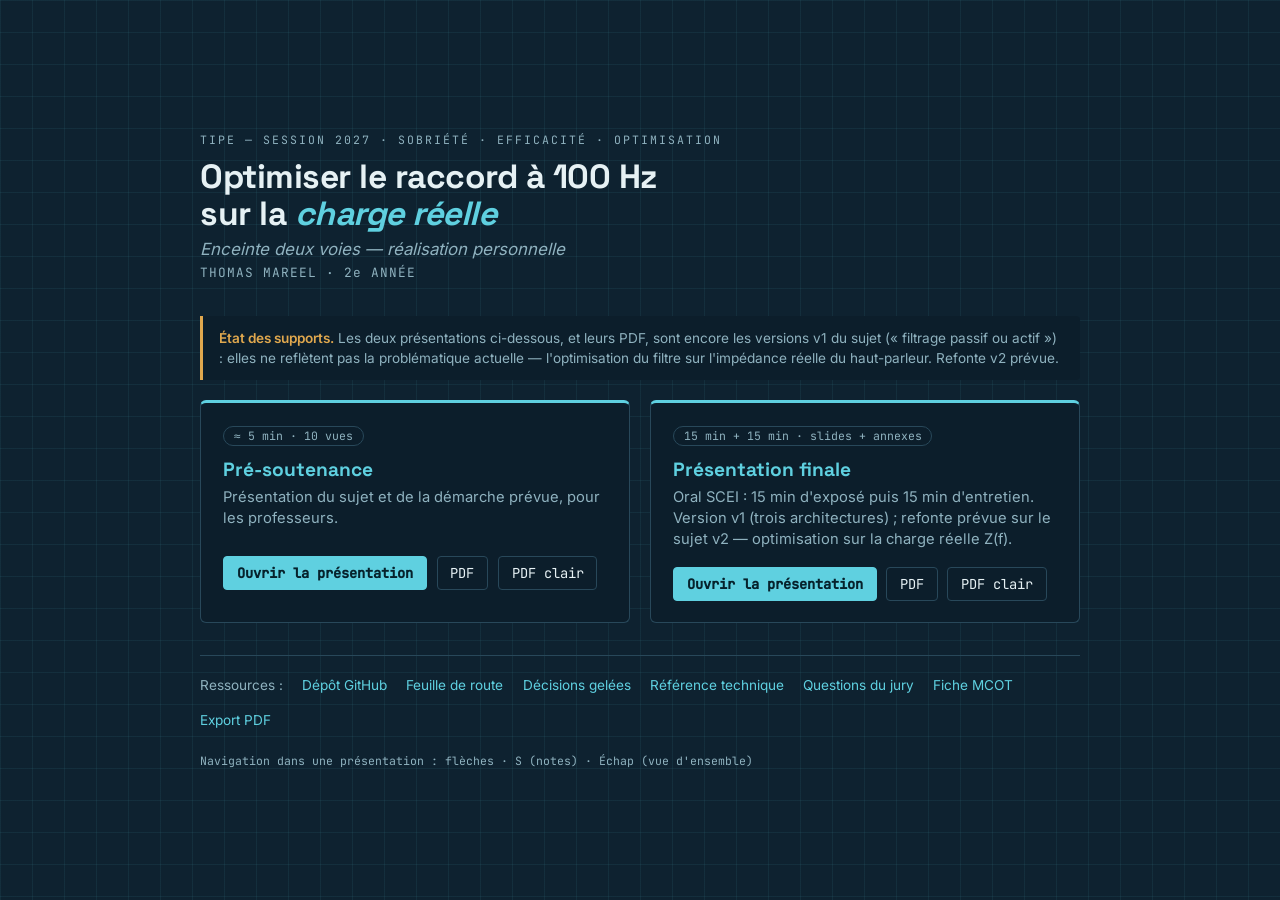
==== index.html @ d0aedbb9 "Base de connaissances technique v2 + realignement complet des documents REFERENCE-TECHNIQUE.md (nouv" ====
<!DOCTYPE html>
<html lang="fr">
<head>
  <meta charset="utf-8">
  <meta name="viewport" content="width=device-width, initial-scale=1.0">
  <title>TIPE — Filtrage à 100 Hz d'une enceinte deux voies</title>
  <meta name="description" content="TIPE session 2027 — Optimisation sous contraintes du filtre de raccord à 100 Hz d'une enceinte deux voies : mesure de l'impédance réelle du haut-parleur, identification des paramètres de Thiele-Small, optimisation du filtre (coût, pertes, valeurs normalisées), validation au banc et au micro.">
  <link rel="icon" href="favicon.svg" type="image/svg+xml">

  <link rel="stylesheet" href="libs/fonts/fonts.css">
  <style>
    :root{ --bg:#0e2230; --bg-card:#0c1e2b; --ink:#e6f1f4; --ink-soft:#8fb2bf;
           --accent:#5fd0e0; --accent2:#9ad6a0; --warn:#e0a84e;
           --trait:#28485a; --grid:rgba(95,208,224,.07); }
    *{box-sizing:border-box;margin:0;padding:0;}
    body{ min-height:100vh; color:var(--ink); font-family:Inter,system-ui,sans-serif;
      background-color:var(--bg);
      background-image:linear-gradient(var(--grid) 1px,transparent 1px),linear-gradient(90deg,var(--grid) 1px,transparent 1px);
      background-size:32px 32px;
      display:flex; align-items:center; justify-content:center; padding:3rem 1.4rem; }
    main{ max-width:880px; width:100%; }
    .kicker{ font-family:'JetBrains Mono',monospace; font-size:.72rem; letter-spacing:2px;
      text-transform:uppercase; color:var(--ink-soft); margin-bottom:.7rem; }
    h1{ font-family:'Space Grotesk',sans-serif; font-size:2.1rem; line-height:1.12; letter-spacing:-.5px; margin-bottom:.4rem; }
    h1 em{ color:var(--accent); font-style:italic; }
    .sous{ color:var(--ink-soft); font-size:1.05rem; font-style:italic; margin-bottom:.3rem; }
    .auteur{ font-family:'JetBrains Mono',monospace; font-size:.8rem; color:var(--ink-soft);
      letter-spacing:1px; margin-bottom:2.2rem; }
    .encadre.warn{ border-left:3px solid var(--warn); background:var(--bg-card);
      border-radius:0 4px 4px 0; padding:.7rem 1rem; margin-bottom:1.3rem;
      font-size:.85rem; line-height:1.5; color:var(--ink-soft); }
    .encadre.warn strong{ color:var(--warn); font-weight:600; }
    .cartes{ display:flex; gap:1.2rem; flex-wrap:wrap; }
    .carte{ flex:1; min-width:260px; border:1px solid var(--trait); border-top:3px solid var(--accent);
      border-radius:6px; padding:1.3rem 1.4rem; background:var(--bg-card); }
    .carte h2{ font-family:'Space Grotesk',sans-serif; color:var(--accent); font-size:1.2rem; margin-bottom:.3rem; }
    .carte p{ color:var(--ink-soft); font-size:.92rem; line-height:1.45; margin-bottom:1rem; min-height:3.6em; }
    .liens{ display:flex; gap:.6rem; flex-wrap:wrap; }
    a.btn{ text-decoration:none; font-size:.86rem; font-family:'JetBrains Mono',monospace;
      padding:.45rem .8rem; border-radius:4px; border:1px solid var(--trait); color:var(--ink); transition:.15s; }
    a.btn:hover{ border-color:var(--accent); color:var(--accent); }
    a.btn.primary{ background:var(--accent); color:#06222c; border-color:var(--accent); font-weight:600; }
    a.btn.primary:hover{ filter:brightness(1.08); color:#06222c; }
    .duree{ display:inline-block; font-family:'JetBrains Mono',monospace; font-size:.72rem;
      color:var(--ink-soft); border:1px solid var(--trait); border-radius:999px; padding:.1rem .6rem; margin-bottom:.7rem; }
    .docs{ margin-top:2rem; padding-top:1.3rem; border-top:1px solid var(--trait);
      font-size:.85rem; color:var(--ink-soft); display:flex; gap:1.2rem; flex-wrap:wrap; align-items:center; }
    .docs a{ color:var(--accent); text-decoration:none; }
    .docs a:hover{ text-decoration:underline; }
    footer{ margin-top:1.6rem; font-family:'JetBrains Mono',monospace; font-size:.72rem; color:var(--ink-soft); }
  </style>
</head>
<body>
  <main>
    <div class="kicker">TIPE — session 2027 · Sobriété · Efficacité · Optimisation</div>
    <h1>Optimiser le raccord à 100 Hz<br>sur la <em>charge réelle</em></h1>
    <p class="sous">Enceinte deux voies — réalisation personnelle</p>
    <p class="auteur">THOMAS MAREEL · 2e ANNÉE</p>

    <p class="encadre warn"><strong>État des supports.</strong> Les deux présentations ci-dessous, et leurs PDF, sont encore les versions v1 du sujet (« filtrage passif ou actif ») : elles ne reflètent pas la problématique actuelle — l'optimisation du filtre sur l'impédance réelle du haut-parleur. Refonte v2 prévue.</p>

    <div class="cartes">
      <div class="carte">
        <span class="duree">≈ 5 min · 10 vues</span>
        <h2>Pré-soutenance</h2>
        <p>Présentation du sujet et de la démarche prévue, pour les professeurs.</p>
        <div class="liens">
          <a class="btn primary" href="pre-soutenance.html">Ouvrir la présentation</a>
          <a class="btn" href="pre-soutenance.pdf">PDF</a>
          <a class="btn" href="pre-soutenance-clair.pdf">PDF clair</a>
        </div>
      </div>
      <div class="carte">
        <span class="duree">15 min + 15 min · slides + annexes</span>
        <h2>Présentation finale</h2>
        <p>Oral SCEI : 15 min d'exposé puis 15 min d'entretien. Version v1 (trois architectures) ; refonte prévue sur le sujet v2 — optimisation sur la charge réelle Z(f).</p>
        <div class="liens">
          <a class="btn primary" href="presentation-finale.html">Ouvrir la présentation</a>
          <a class="btn" href="presentation-finale.pdf">PDF</a>
          <a class="btn" href="presentation-finale-clair.pdf">PDF clair</a>
        </div>
      </div>
    </div>

    <div class="docs">
      <span>Ressources :</span>
      <a href="https://github.com/thomasMareel/tipe-filtrage-enceinte">Dépôt GitHub</a>
      <a href="FEUILLE-DE-ROUTE.md">Feuille de route</a>
      <a href="DECISIONS-PHASE-0.md">Décisions gelées</a>
      <a href="REFERENCE-TECHNIQUE.md">Référence technique</a>
      <a href="NOTES-TIPE.md">Questions du jury</a>
      <a href="MCOT.md">Fiche MCOT</a>
      <a href="EXPORT-PDF.md">Export PDF</a>
    </div>

    <footer>Navigation dans une présentation : flèches · S (notes) · Échap (vue d'ensemble)</footer>
  </main>
</body>
</html>
---- libs/fonts/fonts.css ----
@font-face{font-family:'Inter';font-style:normal;font-weight:400;font-display:swap;src:url('Inter-400-normal.woff2') format('woff2');}
@font-face{font-family:'Inter';font-style:normal;font-weight:500;font-display:swap;src:url('Inter-500-normal.woff2') format('woff2');}
@font-face{font-family:'Inter';font-style:normal;font-weight:600;font-display:swap;src:url('Inter-600-normal.woff2') format('woff2');}
@font-face{font-family:'Inter';font-style:normal;font-weight:700;font-display:swap;src:url('Inter-700-normal.woff2') format('woff2');}
@font-face{font-family:'JetBrains Mono';font-style:normal;font-weight:400;font-display:swap;src:url('JetBrainsMono-400-normal.woff2') format('woff2');}
@font-face{font-family:'JetBrains Mono';font-style:normal;font-weight:500;font-display:swap;src:url('JetBrainsMono-500-normal.woff2') format('woff2');}
@font-face{font-family:'Space Grotesk';font-style:normal;font-weight:400;font-display:swap;src:url('SpaceGrotesk-400-normal.woff2') format('woff2');}
@font-face{font-family:'Space Grotesk';font-style:normal;font-weight:500;font-display:swap;src:url('SpaceGrotesk-500-normal.woff2') format('woff2');}
@font-face{font-family:'Space Grotesk';font-style:normal;font-weight:600;font-display:swap;src:url('SpaceGrotesk-600-normal.woff2') format('woff2');}
@font-face{font-family:'Space Grotesk';font-style:normal;font-weight:700;font-display:swap;src:url('SpaceGrotesk-700-normal.woff2') format('woff2');}
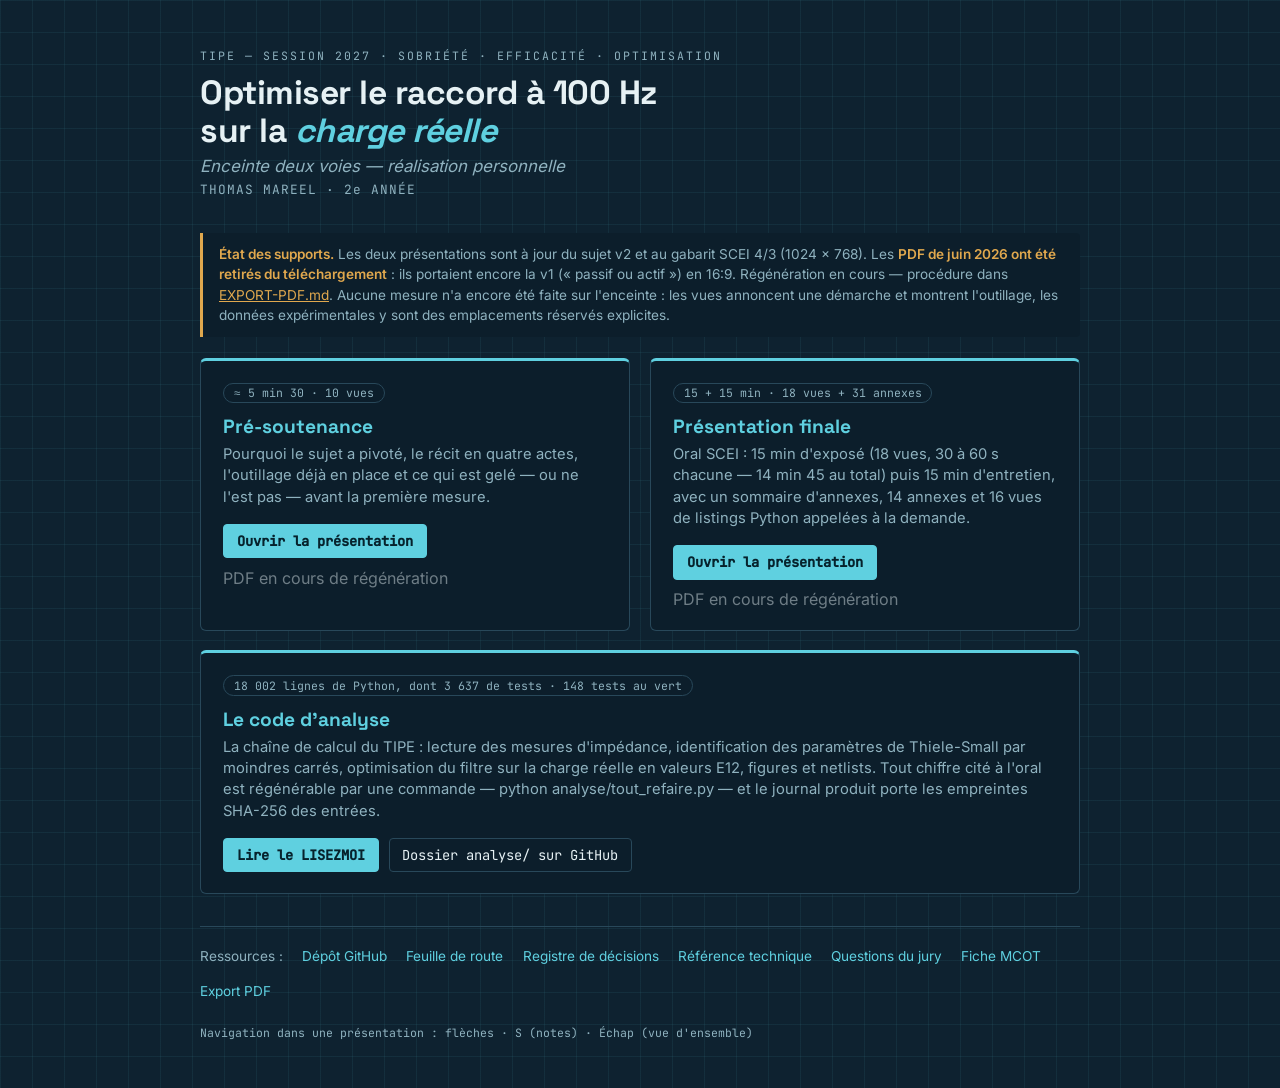
==== commit a336a022: "Presentations v2 : recit en 4 actes, gabarit 4/3 SCEI, figures injectees presentation-finale.html : " ====
--- a/index.html
+++ b/index.html
@@ -30,7 +30,9 @@
       border-radius:0 4px 4px 0; padding:.7rem 1rem; margin-bottom:1.3rem;
       font-size:.85rem; line-height:1.5; color:var(--ink-soft); }
     .encadre.warn strong{ color:var(--warn); font-weight:600; }
+    .encadre.warn a{ color:var(--warn); text-decoration:underline; }
     .cartes{ display:flex; gap:1.2rem; flex-wrap:wrap; }
+    .cartes + .cartes{ margin-top:1.2rem; }
     .carte{ flex:1; min-width:260px; border:1px solid var(--trait); border-top:3px solid var(--accent);
       border-radius:6px; padding:1.3rem 1.4rem; background:var(--bg-card); }
     .carte h2{ font-family:'Space Grotesk',sans-serif; color:var(--accent); font-size:1.2rem; margin-bottom:.3rem; }
@@ -57,27 +59,40 @@
     <p class="sous">Enceinte deux voies — réalisation personnelle</p>
     <p class="auteur">THOMAS MAREEL · 2e ANNÉE</p>
 
-    <p class="encadre warn"><strong>État des supports.</strong> Les deux présentations ci-dessous, et leurs PDF, sont encore les versions v1 du sujet (« filtrage passif ou actif ») : elles ne reflètent pas la problématique actuelle — l'optimisation du filtre sur l'impédance réelle du haut-parleur. Refonte v2 prévue.</p>
+    <p class="encadre warn"><strong>État des supports.</strong> Les deux présentations sont à jour du sujet v2 et au gabarit SCEI 4/3 (1024 × 768). Les <strong>PDF de juin 2026 ont été retirés du téléchargement</strong> : ils portaient encore la v1 (« passif ou actif ») en 16:9. Régénération en cours — procédure dans <a href="EXPORT-PDF.md">EXPORT-PDF.md</a>. Aucune mesure n'a encore été faite sur l'enceinte : les vues annoncent une démarche et montrent l'outillage, les données expérimentales y sont des emplacements réservés explicites.</p>
+
+    <!-- Les quatre boutons PDF pointaient vers les fichiers de juin 2026 (mauvais sujet,
+         mauvais format). L'encadre d'avertissement ne suffit pas : un visiteur qui clique
+         sans le lire repart avec la v1. Liens neutralises jusqu'a la regeneration. -->
+    <div class="cartes">
+      <div class="carte">
+        <span class="duree">≈ 5 min 30 · 10 vues</span>
+        <h2>Pré-soutenance</h2>
+        <p>Pourquoi le sujet a pivoté, le récit en quatre actes, l'outillage déjà en place et ce qui est gelé — ou ne l'est pas — avant la première mesure.</p>
+        <div class="liens">
+          <a class="btn primary" href="pre-soutenance.html">Ouvrir la présentation</a>
+          <span class="btn" style="opacity:.45;cursor:default">PDF en cours de régénération</span>
+        </div>
+      </div>
+      <div class="carte">
+        <span class="duree">15 + 15 min · 18 vues + 31 annexes</span>
+        <h2>Présentation finale</h2>
+        <p>Oral SCEI : 15 min d'exposé (18 vues, 30 à 60 s chacune — 14 min 45 au total) puis 15 min d'entretien, avec un sommaire d'annexes, 14 annexes et 16 vues de listings Python appelées à la demande.</p>
+        <div class="liens">
+          <a class="btn primary" href="presentation-finale.html">Ouvrir la présentation</a>
+          <span class="btn" style="opacity:.45;cursor:default">PDF en cours de régénération</span>
+        </div>
+      </div>
+    </div>
 
     <div class="cartes">
       <div class="carte">
-        <span class="duree">≈ 5 min · 10 vues</span>
-        <h2>Pré-soutenance</h2>
-        <p>Présentation du sujet et de la démarche prévue, pour les professeurs.</p>
+        <span class="duree">18 002 lignes de Python, dont 3 637 de tests · 148 tests au vert</span>
+        <h2>Le code d'analyse</h2>
+        <p>La chaîne de calcul du TIPE : lecture des mesures d'impédance, identification des paramètres de Thiele-Small par moindres carrés, optimisation du filtre sur la charge réelle en valeurs E12, figures et netlists. Tout chiffre cité à l'oral est régénérable par une commande — python analyse/tout_refaire.py — et le journal produit porte les empreintes SHA-256 des entrées.</p>
         <div class="liens">
-          <a class="btn primary" href="pre-soutenance.html">Ouvrir la présentation</a>
-          <a class="btn" href="pre-soutenance.pdf">PDF</a>
-          <a class="btn" href="pre-soutenance-clair.pdf">PDF clair</a>
-        </div>
-      </div>
-      <div class="carte">
-        <span class="duree">15 min + 15 min · slides + annexes</span>
-        <h2>Présentation finale</h2>
-        <p>Oral SCEI : 15 min d'exposé puis 15 min d'entretien. Version v1 (trois architectures) ; refonte prévue sur le sujet v2 — optimisation sur la charge réelle Z(f).</p>
-        <div class="liens">
-          <a class="btn primary" href="presentation-finale.html">Ouvrir la présentation</a>
-          <a class="btn" href="presentation-finale.pdf">PDF</a>
-          <a class="btn" href="presentation-finale-clair.pdf">PDF clair</a>
+          <a class="btn primary" href="analyse/LISEZMOI.md">Lire le LISEZMOI</a>
+          <a class="btn" href="https://github.com/thomasMareel/tipe-filtrage-enceinte/tree/main/analyse">Dossier analyse/ sur GitHub</a>
         </div>
       </div>
     </div>
@@ -86,7 +101,7 @@
       <span>Ressources :</span>
       <a href="https://github.com/thomasMareel/tipe-filtrage-enceinte">Dépôt GitHub</a>
       <a href="FEUILLE-DE-ROUTE.md">Feuille de route</a>
-      <a href="DECISIONS-PHASE-0.md">Décisions gelées</a>
+      <a href="DECISIONS-PHASE-0.md">Registre de décisions</a>
       <a href="REFERENCE-TECHNIQUE.md">Référence technique</a>
       <a href="NOTES-TIPE.md">Questions du jury</a>
       <a href="MCOT.md">Fiche MCOT</a>
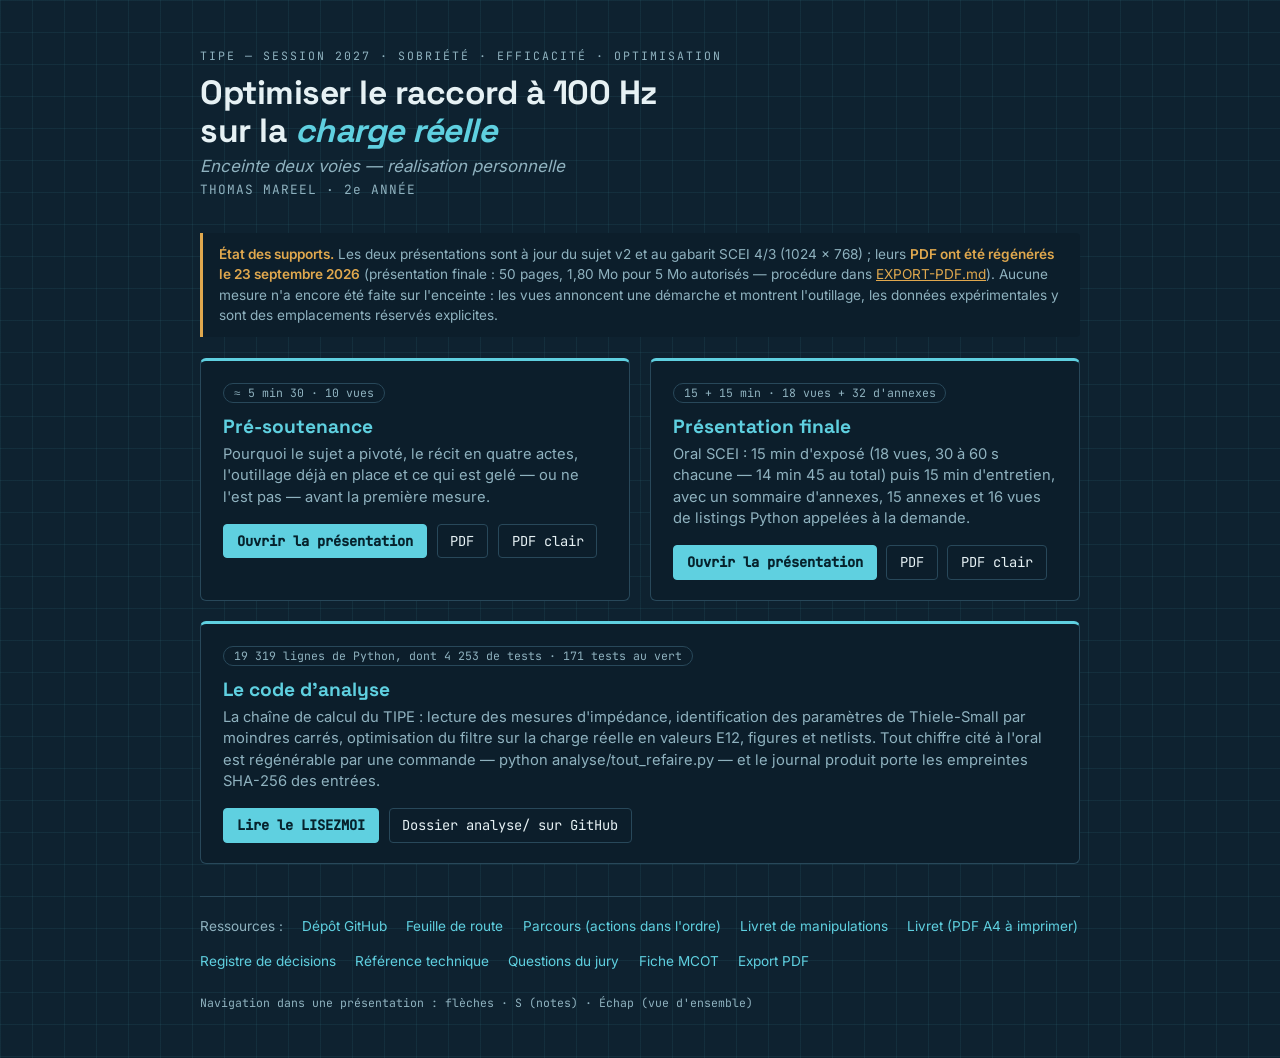
==== commit c24324ff: "Livret relu, figures d'impedance lisibles, PDF regeneres a 1,80 Mo Jig carte son (suite de c15a3da) " ====
--- a/index.html
+++ b/index.html
@@ -59,11 +59,8 @@
     <p class="sous">Enceinte deux voies — réalisation personnelle</p>
     <p class="auteur">THOMAS MAREEL · 2e ANNÉE</p>
 
-    <p class="encadre warn"><strong>État des supports.</strong> Les deux présentations sont à jour du sujet v2 et au gabarit SCEI 4/3 (1024 × 768). Les <strong>PDF de juin 2026 ont été retirés du téléchargement</strong> : ils portaient encore la v1 (« passif ou actif ») en 16:9. Régénération en cours — procédure dans <a href="EXPORT-PDF.md">EXPORT-PDF.md</a>. Aucune mesure n'a encore été faite sur l'enceinte : les vues annoncent une démarche et montrent l'outillage, les données expérimentales y sont des emplacements réservés explicites.</p>
+    <p class="encadre warn"><strong>État des supports.</strong> Les deux présentations sont à jour du sujet v2 et au gabarit SCEI 4/3 (1024 × 768) ; leurs <strong>PDF ont été régénérés le 23 septembre 2026</strong> (présentation finale : 50 pages, 1,80 Mo pour 5 Mo autorisés — procédure dans <a href="EXPORT-PDF.md">EXPORT-PDF.md</a>). Aucune mesure n'a encore été faite sur l'enceinte : les vues annoncent une démarche et montrent l'outillage, les données expérimentales y sont des emplacements réservés explicites.</p>
 
-    <!-- Les quatre boutons PDF pointaient vers les fichiers de juin 2026 (mauvais sujet,
-         mauvais format). L'encadre d'avertissement ne suffit pas : un visiteur qui clique
-         sans le lire repart avec la v1. Liens neutralises jusqu'a la regeneration. -->
     <div class="cartes">
       <div class="carte">
         <span class="duree">≈ 5 min 30 · 10 vues</span>
@@ -71,23 +68,25 @@
         <p>Pourquoi le sujet a pivoté, le récit en quatre actes, l'outillage déjà en place et ce qui est gelé — ou ne l'est pas — avant la première mesure.</p>
         <div class="liens">
           <a class="btn primary" href="pre-soutenance.html">Ouvrir la présentation</a>
-          <span class="btn" style="opacity:.45;cursor:default">PDF en cours de régénération</span>
+          <a class="btn" href="pre-soutenance.pdf">PDF</a>
+          <a class="btn" href="pre-soutenance-clair.pdf">PDF clair</a>
         </div>
       </div>
       <div class="carte">
-        <span class="duree">15 + 15 min · 18 vues + 31 annexes</span>
+        <span class="duree">15 + 15 min · 18 vues + 32 d'annexes</span>
         <h2>Présentation finale</h2>
-        <p>Oral SCEI : 15 min d'exposé (18 vues, 30 à 60 s chacune — 14 min 45 au total) puis 15 min d'entretien, avec un sommaire d'annexes, 14 annexes et 16 vues de listings Python appelées à la demande.</p>
+        <p>Oral SCEI : 15 min d'exposé (18 vues, 30 à 60 s chacune — 14 min 45 au total) puis 15 min d'entretien, avec un sommaire d'annexes, 15 annexes et 16 vues de listings Python appelées à la demande.</p>
         <div class="liens">
           <a class="btn primary" href="presentation-finale.html">Ouvrir la présentation</a>
-          <span class="btn" style="opacity:.45;cursor:default">PDF en cours de régénération</span>
+          <a class="btn" href="presentation-finale.pdf">PDF</a>
+          <a class="btn" href="presentation-finale-clair.pdf">PDF clair</a>
         </div>
       </div>
     </div>
 
     <div class="cartes">
       <div class="carte">
-        <span class="duree">18 002 lignes de Python, dont 3 637 de tests · 148 tests au vert</span>
+        <span class="duree">19 319 lignes de Python, dont 4 253 de tests · 171 tests au vert</span>
         <h2>Le code d'analyse</h2>
         <p>La chaîne de calcul du TIPE : lecture des mesures d'impédance, identification des paramètres de Thiele-Small par moindres carrés, optimisation du filtre sur la charge réelle en valeurs E12, figures et netlists. Tout chiffre cité à l'oral est régénérable par une commande — python analyse/tout_refaire.py — et le journal produit porte les empreintes SHA-256 des entrées.</p>
         <div class="liens">
@@ -101,6 +100,9 @@
       <span>Ressources :</span>
       <a href="https://github.com/thomasMareel/tipe-filtrage-enceinte">Dépôt GitHub</a>
       <a href="FEUILLE-DE-ROUTE.md">Feuille de route</a>
+      <a href="PARCOURS.md">Parcours (actions dans l'ordre)</a>
+      <a href="protocole/PROTOCOLE-EXPERIENCES.html">Livret de manipulations</a>
+      <a href="protocole/PROTOCOLE-EXPERIENCES.pdf">Livret (PDF A4 à imprimer)</a>
       <a href="DECISIONS-PHASE-0.md">Registre de décisions</a>
       <a href="REFERENCE-TECHNIQUE.md">Référence technique</a>
       <a href="NOTES-TIPE.md">Questions du jury</a>
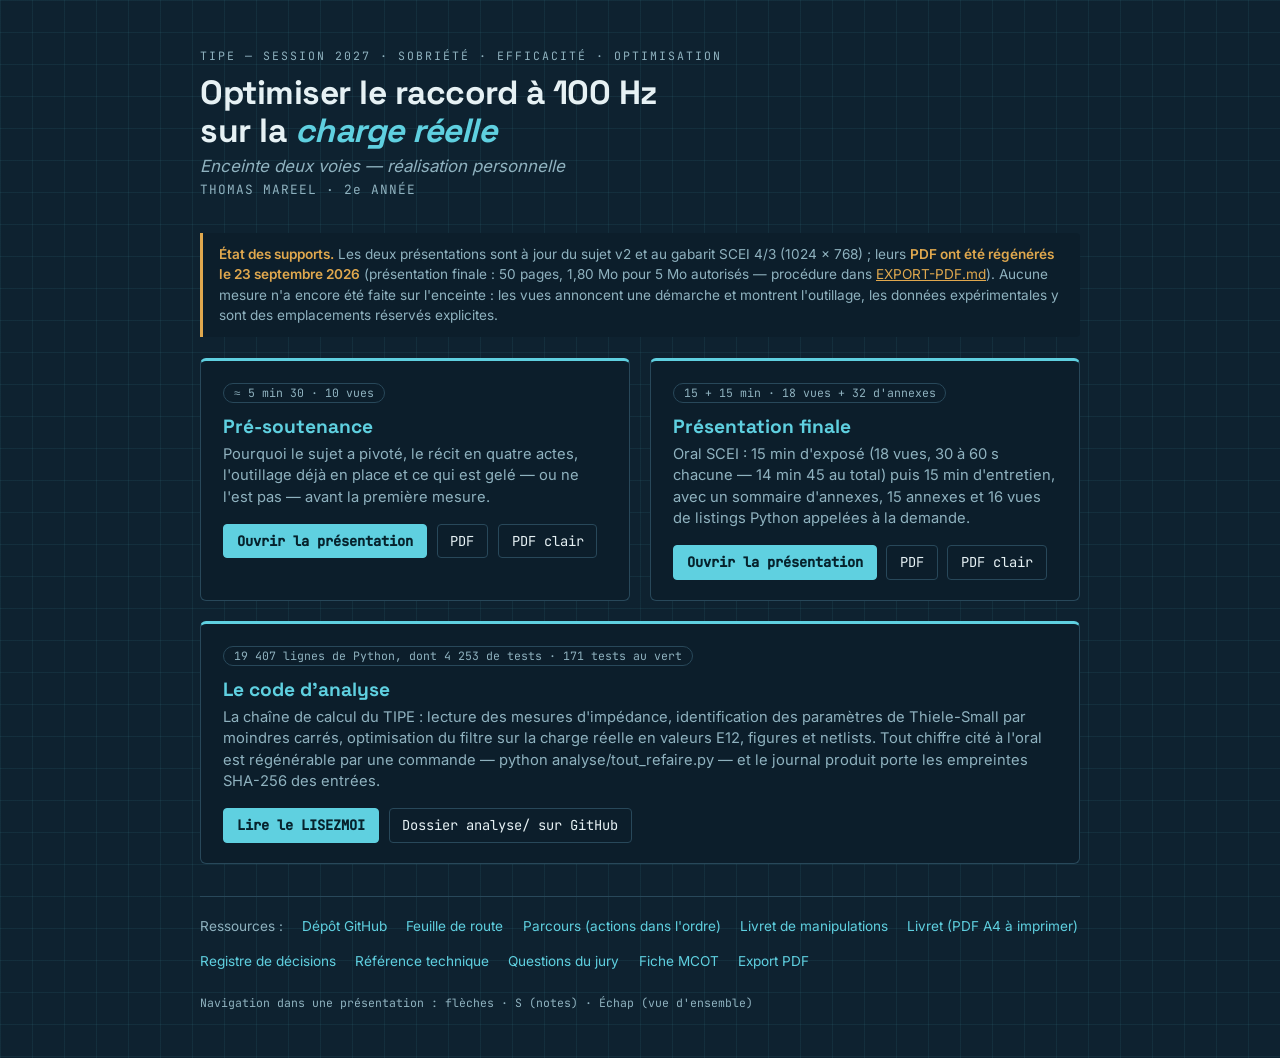
==== commit 91ab852c: "Verification des faits du 30/09 : contribution declaree, sources et chiffres corriges - NOTES-TIPE :" ====
--- a/index.html
+++ b/index.html
@@ -86,7 +86,7 @@
 
     <div class="cartes">
       <div class="carte">
-        <span class="duree">19 319 lignes de Python, dont 4 253 de tests · 171 tests au vert</span>
+        <span class="duree">19 407 lignes de Python, dont 4 253 de tests · 171 tests au vert</span>
         <h2>Le code d'analyse</h2>
         <p>La chaîne de calcul du TIPE : lecture des mesures d'impédance, identification des paramètres de Thiele-Small par moindres carrés, optimisation du filtre sur la charge réelle en valeurs E12, figures et netlists. Tout chiffre cité à l'oral est régénérable par une commande — python analyse/tout_refaire.py — et le journal produit porte les empreintes SHA-256 des entrées.</p>
         <div class="liens">
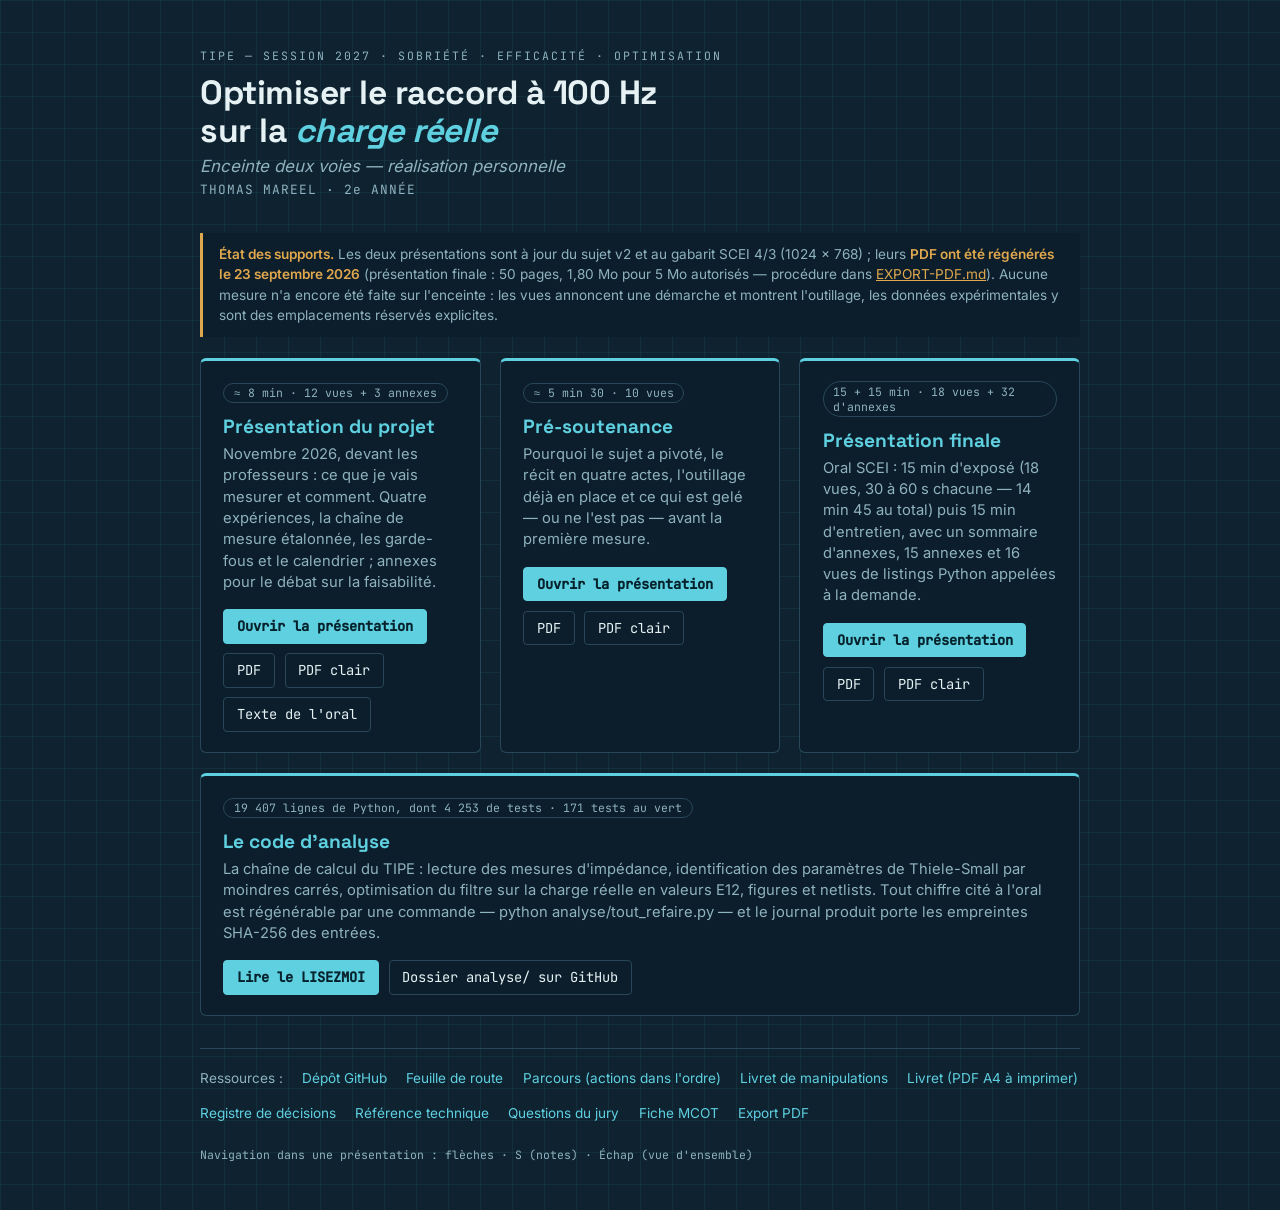
==== commit cfecf88a: "Presentation du projet du 18/11 : 8 min centrees sur les quatre experiences Demande de Thomas du 15/" ====
--- a/index.html
+++ b/index.html
@@ -63,6 +63,17 @@
 
     <div class="cartes">
       <div class="carte">
+        <span class="duree">≈ 8 min · 12 vues + 3 annexes</span>
+        <h2>Présentation du projet</h2>
+        <p>Novembre 2026, devant les professeurs : ce que je vais mesurer et comment. Quatre expériences, la chaîne de mesure étalonnée, les garde-fous et le calendrier ; annexes pour le débat sur la faisabilité.</p>
+        <div class="liens">
+          <a class="btn primary" href="presentation-projet.html">Ouvrir la présentation</a>
+          <a class="btn" href="presentation-projet.pdf">PDF</a>
+          <a class="btn" href="presentation-projet-clair.pdf">PDF clair</a>
+          <a class="btn" href="presentation-projet-texte.md">Texte de l'oral</a>
+        </div>
+      </div>
+      <div class="carte">
         <span class="duree">≈ 5 min 30 · 10 vues</span>
         <h2>Pré-soutenance</h2>
         <p>Pourquoi le sujet a pivoté, le récit en quatre actes, l'outillage déjà en place et ce qui est gelé — ou ne l'est pas — avant la première mesure.</p>
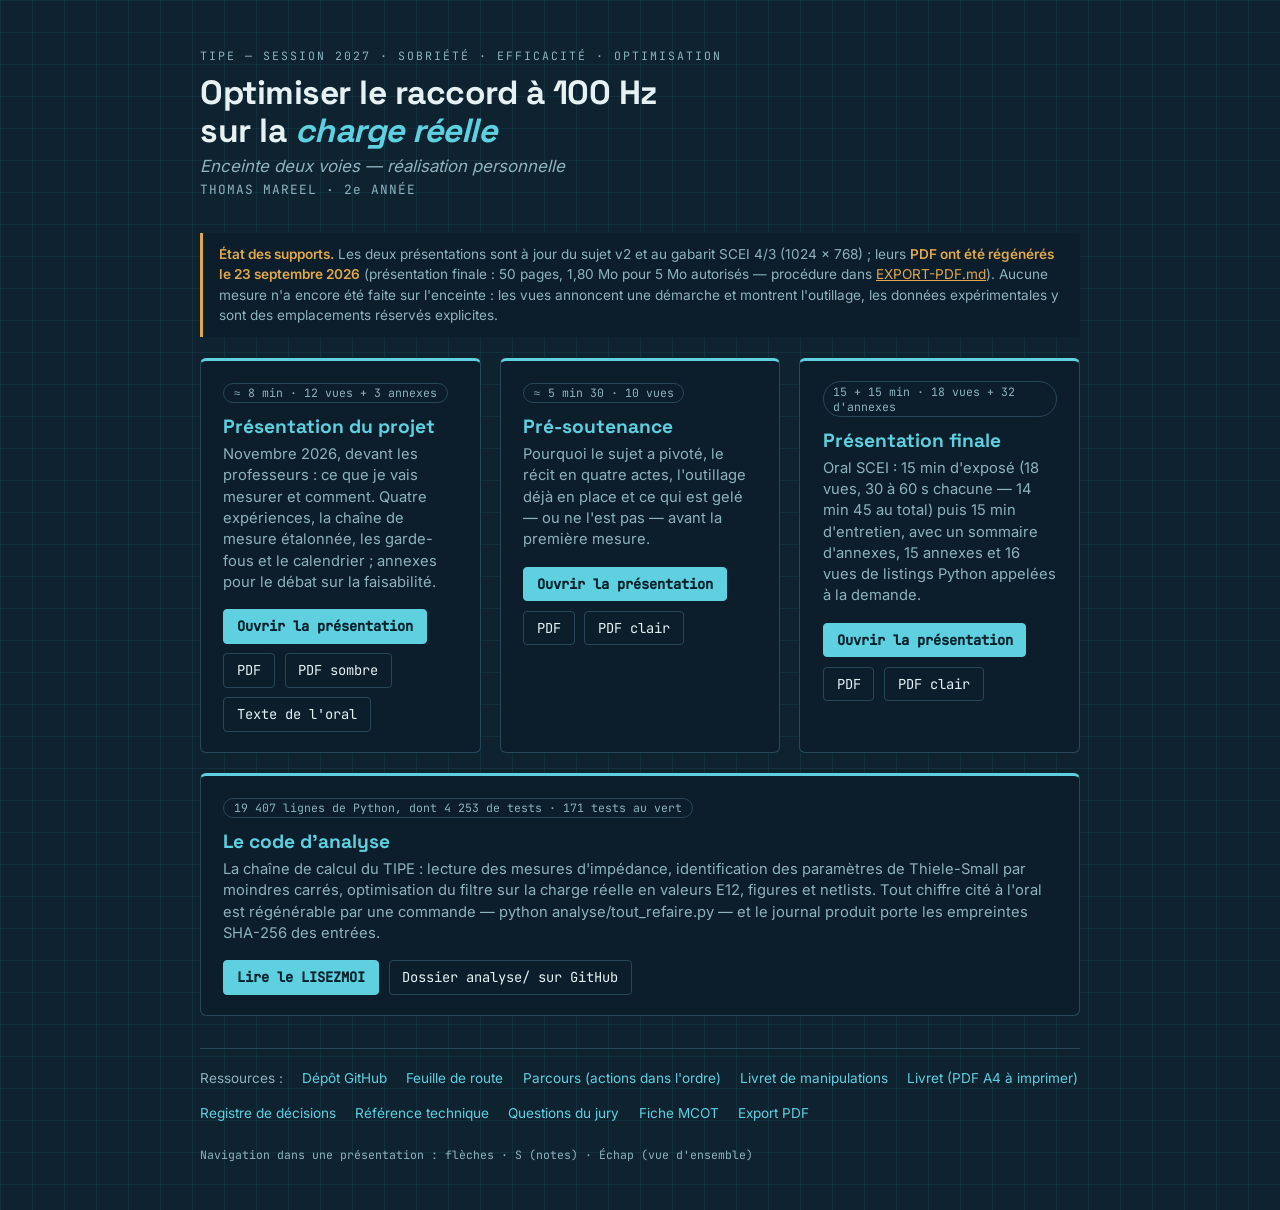
==== commit 8b8a7bc2: "Dossier oral/ : script de 8 min, contexte et consignes pour la video d'entrainement Demande de Thoma" ====
--- a/index.html
+++ b/index.html
@@ -68,9 +68,9 @@
         <p>Novembre 2026, devant les professeurs : ce que je vais mesurer et comment. Quatre expériences, la chaîne de mesure étalonnée, les garde-fous et le calendrier ; annexes pour le débat sur la faisabilité.</p>
         <div class="liens">
           <a class="btn primary" href="presentation-projet.html">Ouvrir la présentation</a>
-          <a class="btn" href="presentation-projet.pdf">PDF</a>
-          <a class="btn" href="presentation-projet-clair.pdf">PDF clair</a>
-          <a class="btn" href="presentation-projet-texte.md">Texte de l'oral</a>
+          <a class="btn" href="oral/presentation.pdf">PDF</a>
+          <a class="btn" href="oral/presentation-sombre.pdf">PDF sombre</a>
+          <a class="btn" href="oral/script_oral.md">Texte de l'oral</a>
         </div>
       </div>
       <div class="carte">
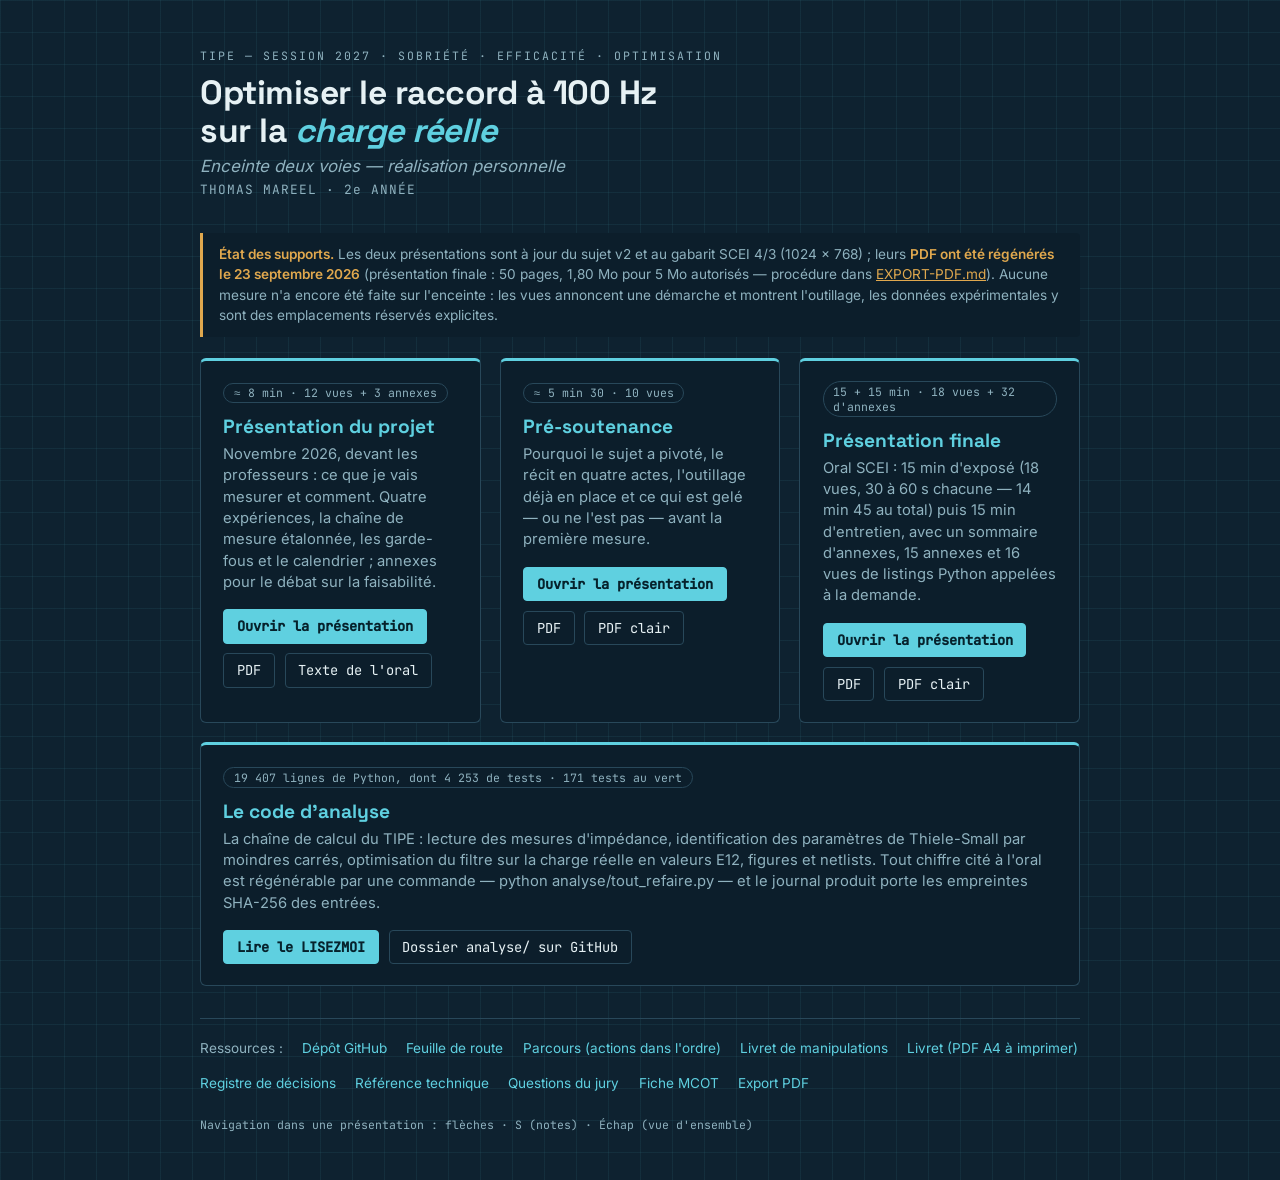
==== commit 1e5c6f3d: "Presentation du projet : nouveau style « clair elegant » sur les 15 vues Demande de Thomas du 17/11 " ====
--- a/index.html
+++ b/index.html
@@ -69,7 +69,6 @@
         <div class="liens">
           <a class="btn primary" href="presentation-projet.html">Ouvrir la présentation</a>
           <a class="btn" href="oral/presentation.pdf">PDF</a>
-          <a class="btn" href="oral/presentation-sombre.pdf">PDF sombre</a>
           <a class="btn" href="oral/script_oral.md">Texte de l'oral</a>
         </div>
       </div>
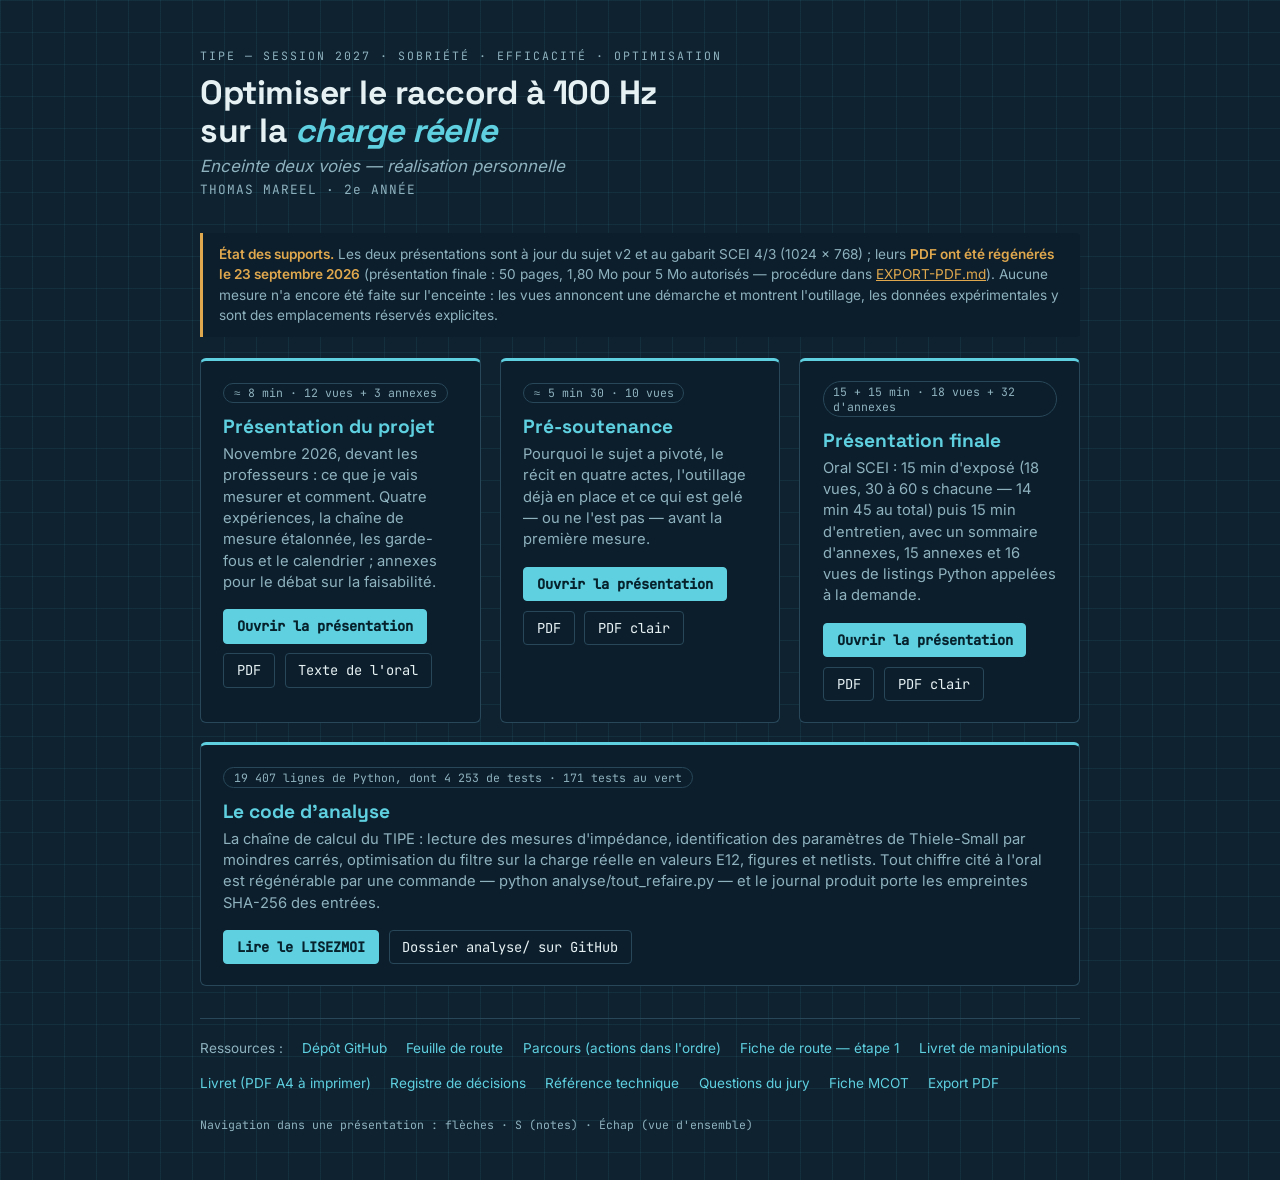
==== commit 90b64564: "Fiche de route de l'étape 1 : mesurer l'impédance Z(f) Deux pages A4 dans le style clair de la prése" ====
--- a/index.html
+++ b/index.html
@@ -111,6 +111,7 @@
       <a href="https://github.com/thomasMareel/tipe-filtrage-enceinte">Dépôt GitHub</a>
       <a href="FEUILLE-DE-ROUTE.md">Feuille de route</a>
       <a href="PARCOURS.md">Parcours (actions dans l'ordre)</a>
+      <a href="fiches/etape-1-mesurer-z.pdf">Fiche de route — étape 1</a>
       <a href="protocole/PROTOCOLE-EXPERIENCES.html">Livret de manipulations</a>
       <a href="protocole/PROTOCOLE-EXPERIENCES.pdf">Livret (PDF A4 à imprimer)</a>
       <a href="DECISIONS-PHASE-0.md">Registre de décisions</a>
